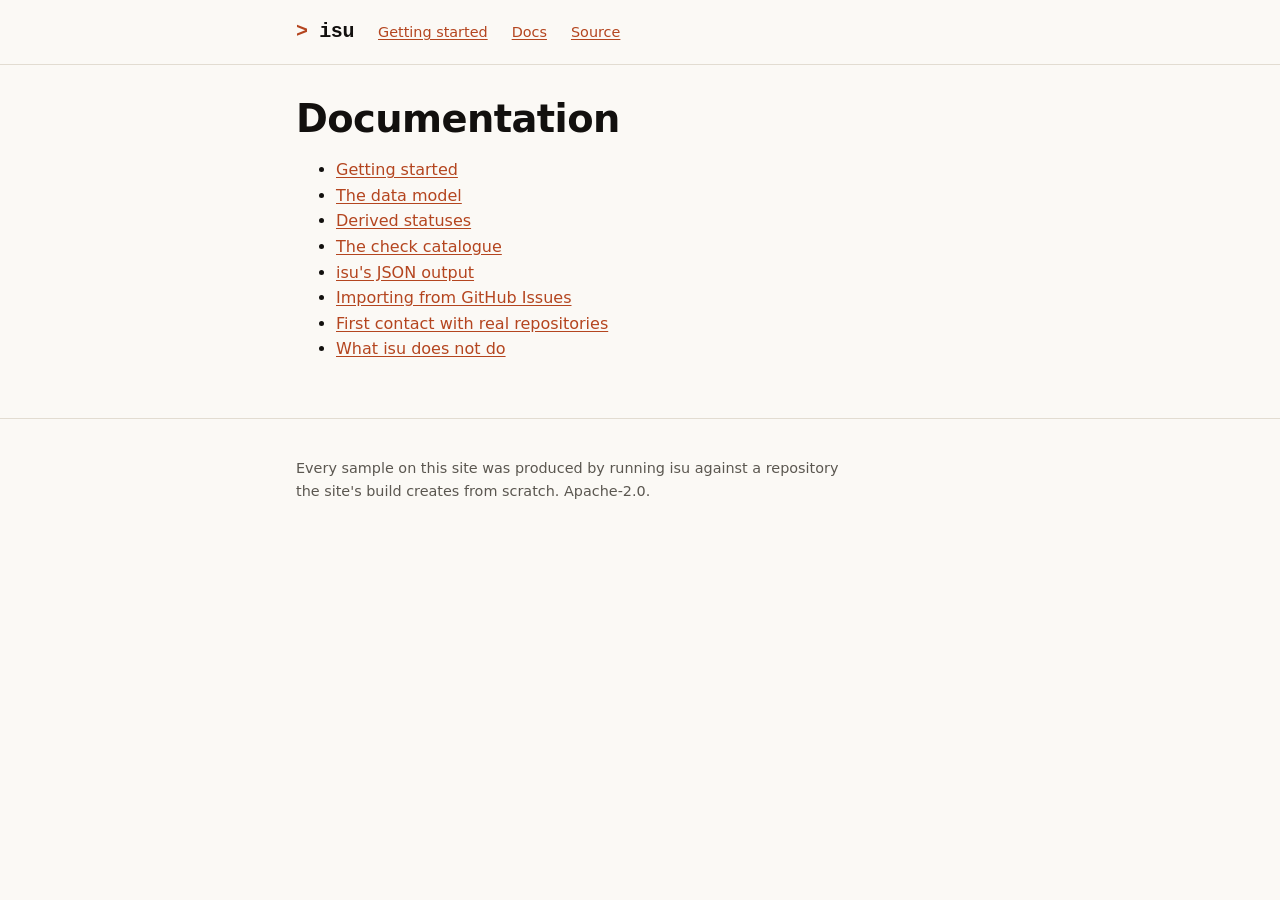
==== web/site/docs/index.html @ 63f7f648 "M8-S3: write the docs, the gates and the deploy Eight pages: getting started, the data model, every " ====
<!DOCTYPE html>
<html lang="en">
<head>
<meta charset="utf-8">
<meta name="viewport" content="width=device-width, initial-scale=1">
<title>Documentation — isu</title>
<meta name="description" content="Every page of isu&#39;s documentation, in reading order.">
<link rel="canonical" href="https://dgorshkov.github.io/isu/docs/index.html">
<link rel="icon" href="../favicon.svg" type="image/svg+xml">
<link rel="stylesheet" href="../site.css">
<meta property="og:type" content="website">
<meta property="og:title" content="Documentation — isu">
<meta property="og:description" content="Every page of isu&#39;s documentation, in reading order.">
<meta property="og:url" content="https://dgorshkov.github.io/isu/docs/index.html">
<meta property="og:image" content="https://dgorshkov.github.io/isu/og.png">
<meta name="twitter:card" content="summary_large_image">
<meta name="twitter:title" content="Documentation — isu">
<meta name="twitter:description" content="Every page of isu&#39;s documentation, in reading order.">
<meta name="twitter:image" content="https://dgorshkov.github.io/isu/og.png">
</head>
<body>
<a class="skip" href="#main">Skip to the content</a>
<header class="masthead">
<div class="wrap">
<a class="wordmark" href="../index.html">isu</a>
<nav aria-label="Sections">
<a href="../docs/getting-started.html">Getting started</a>
<a href="../docs/index.html">Docs</a>
<a href="https://github.com/dgorshkov/isu">Source</a>
</nav>
</div>
</header>
<main id="main" class="wrap">
<h1>Documentation</h1>
<ul>
<li><a href="getting-started.html">Getting started</a></li>
<li><a href="data-model.html">The data model</a></li>
<li><a href="statuses.html">Derived statuses</a></li>
<li><a href="checks.html">The check catalogue</a></li>
<li><a href="json.html">isu&#39;s JSON output</a></li>
<li><a href="importing.html">Importing from GitHub Issues</a></li>
<li><a href="field-notes.html">First contact with real repositories</a></li>
<li><a href="not-doing.html">What isu does not do</a></li>
</ul>


</main>
<footer class="foot">
<div class="wrap">
<p>Every sample on this site was produced by running isu against a repository the site&#39;s build creates from scratch. Apache-2.0.</p>
</div>
</footer>
</body>
</html>
---- web/site/site.css ----
/* isu.dev — the whole stylesheet.
 *
 * Every colour and every type size is declared once, in the two token blocks
 * below, and referenced through a custom property everywhere else. M8-S2 makes
 * that a test rather than a convention: a hex literal or a pixel font size
 * outside those blocks fails the build.
 *
 * There is no webfont. PLAN.md M8-S2 asks for fonts "self-hosted and subset,
 * no third-party font CDN"; the strongest form of that is not to ship a font at
 * all, so the prose is set in the reader's own UI face and the terminal in
 * their own monospace. Nothing is fetched, nothing is subset, nothing is a
 * third-party request, and the page renders at first paint with no swap.
 */

:root {
	color-scheme: light dark;

	/* Colours. Six, named for their job rather than their hue. Every pair the
	 * page actually puts together is asserted against WCAG AA in gates.go. */
	--paper: #fbf9f5;
	--ink: #12100e;
	--slate: #5b5750;
	--rule: #e2dcd1;
	--signal: #b4451f;
	--terminal: #1b1917;
	--terminal-ink: #fbf9f5;
	--glow: #f0ac7a;

	/* The type scale: 1rem, up and down by a factor of 1.25. */
	--text-xs: 0.8rem;
	--text-s: 0.9rem;
	--text-m: 1rem;
	--text-l: 1.25rem;
	--text-xl: 1.75rem;
	--text-2xl: 2.4rem;
	--text-3xl: 3.2rem;

	--measure: 34rem;
	--gap: 1.5rem;
	--radius: 0.35rem;

	--sans: ui-sans-serif, system-ui, -apple-system, "Segoe UI", Roboto, "Helvetica Neue",
		Arial, sans-serif;
	--mono: ui-monospace, SFMono-Regular, "SF Mono", Menlo, Consolas,
		"Liberation Mono", monospace;
}

@media (prefers-color-scheme: dark) {
	:root {
		--paper: #141312;
		--ink: #f2eee7;
		--slate: #a9a199;
		--rule: #332f2a;
		--signal: #f0894f;
		--terminal: #0c0b0a;
		--terminal-ink: #f2eee7;
		--glow: #f0ac7a;
	}
}

*,
*::before,
*::after {
	box-sizing: border-box;
}

html {
	-webkit-text-size-adjust: 100%;
}

body {
	margin: 0;
	background: var(--paper);
	color: var(--ink);
	font-family: var(--sans);
	font-size: var(--text-m);
	line-height: 1.6;
}

.wrap {
	max-width: 46rem;
	margin: 0 auto;
	padding: 0 var(--gap);
}

/* ---- the skip link, first in the document and visible when focused ---- */

.skip {
	position: absolute;
	left: -100vw;
	top: 0;
	background: var(--signal);
	color: var(--paper);
	padding: 0.5rem 1rem;
	z-index: 2;
}

.skip:focus {
	left: 0;
}

/* ---- masthead ---- */

.masthead {
	border-bottom: 1px solid var(--rule);
	padding: 1rem 0;
}

.masthead .wrap {
	display: flex;
	flex-wrap: wrap;
	align-items: baseline;
	gap: var(--gap);
}

.wordmark {
	font-family: var(--mono);
	font-size: var(--text-l);
	font-weight: 700;
	letter-spacing: -0.02em;
	color: var(--ink);
	text-decoration: none;
}

.wordmark::before {
	content: "> ";
	color: var(--signal);
}

.masthead nav {
	display: flex;
	flex-wrap: wrap;
	gap: var(--gap);
	font-size: var(--text-s);
}

/* ---- links ---- */

a {
	color: var(--signal);
	text-underline-offset: 0.15em;
}

a:focus-visible,
button:focus-visible {
	outline: 2px solid var(--signal);
	outline-offset: 2px;
}

/* ---- headings and prose ---- */

h1,
h2,
h3,
h4 {
	line-height: 1.15;
	letter-spacing: -0.015em;
	margin: 2rem 0 0.75rem;
}

h1 {
	font-size: var(--text-2xl);
}

h2 {
	font-size: var(--text-xl);
}

h3 {
	font-size: var(--text-l);
}

h4 {
	font-size: var(--text-m);
}

p,
li {
	max-width: var(--measure);
}

code {
	font-family: var(--mono);
	font-size: 0.92em;
	background: color-mix(in srgb, var(--rule) 55%, transparent);
	border-radius: 0.2rem;
	padding: 0.05em 0.3em;
}

hr {
	border: 0;
	border-top: 1px solid var(--rule);
	margin: 2.5rem 0;
}

blockquote {
	margin: 1.5rem 0;
	padding-left: 1rem;
	border-left: 3px solid var(--signal);
	color: var(--slate);
}

/* ---- the hero ---- */

.hero {
	padding: 3.5rem 0 1rem;
}

.hero h1 {
	font-size: var(--text-3xl);
	margin-top: 0;
}

.tagline {
	font-size: var(--text-l);
	color: var(--slate);
	max-width: var(--measure);
}

.install {
	font-family: var(--mono);
	font-size: var(--text-s);
	border: 1px solid var(--rule);
	border-radius: var(--radius);
	padding: 0.6rem 0.8rem;
	display: inline-block;
	overflow-x: auto;
	max-width: 100%;
}

/* ---- the proof card: the site's signature element ----
 *
 * Every claim the site makes sits directly above one of these, and everything
 * inside it came out of the binary in this repository. The header bar carries
 * the command; the body carries exactly the bytes isu wrote.
 */

.proof {
	margin: 1.25rem 0 2.5rem;
	border: 1px solid var(--rule);
	border-radius: var(--radius);
	overflow: hidden;
	background: var(--terminal);
}

.proof .command {
	font-family: var(--mono);
	font-size: var(--text-s);
	color: var(--glow);
	padding: 0.6rem 0.9rem;
	border-bottom: 1px solid color-mix(in srgb, var(--glow) 25%, transparent);
	margin: 0;
	max-width: none;
}

.proof .command::before {
	content: "$ ";
	opacity: 0.65;
}

.proof pre {
	margin: 0;
	padding: 0.9rem;
	overflow-x: auto;
	color: var(--terminal-ink);
	font-family: var(--mono);
	font-size: var(--text-s);
	line-height: 1.5;
	tab-size: 4;
}

.proof code {
	background: none;
	padding: 0;
	font-size: inherit;
}

/* ---- documents ---- */

.scroller {
	overflow-x: auto;
	max-width: 100%;
	margin: 1.25rem 0;
}

.scroller pre {
	margin: 0;
	padding: 0.9rem;
	background: var(--terminal);
	color: var(--terminal-ink);
	border-radius: var(--radius);
	font-family: var(--mono);
	font-size: var(--text-s);
	line-height: 1.5;
}

.scroller code {
	background: none;
	padding: 0;
	font-size: inherit;
}

table {
	border-collapse: collapse;
	font-size: var(--text-s);
}

th,
td {
	border-bottom: 1px solid var(--rule);
	padding: 0.4rem 0.8rem 0.4rem 0;
	text-align: left;
	vertical-align: top;
}

th {
	white-space: nowrap;
}

/* ---- contents list beside a document ---- */

.contents {
	border-left: 2px solid var(--rule);
	padding-left: 1rem;
	margin: 1.5rem 0 2.5rem;
	font-size: var(--text-s);
}

.contents ul {
	list-style: none;
	margin: 0.4rem 0 0;
	padding: 0;
}

.contents li {
	margin: 0.2rem 0;
}

.contents strong {
	color: var(--slate);
	font-weight: 600;
	text-transform: uppercase;
	letter-spacing: 0.08em;
	font-size: var(--text-xs);
}

/* ---- section headings on the landing page ---- */

.claim {
	font-size: var(--text-l);
	max-width: var(--measure);
}

.section {
	border-top: 1px solid var(--rule);
	padding-top: 2rem;
	margin-top: 2.5rem;
}

/* ---- foot ---- */

.foot {
	border-top: 1px solid var(--rule);
	margin-top: 3.5rem;
	padding: 1.5rem 0 3rem;
	color: var(--slate);
	font-size: var(--text-s);
}

.foot a {
	color: var(--slate);
}

/* ---- motion ----
 *
 * The page animates one thing: the caret on the hero's proof card. Anybody who
 * has asked their system for less motion gets none.
 */

.caret {
	animation: blink 1.2s steps(1) infinite;
}

@keyframes blink {
	50% {
		opacity: 0;
	}
}

@media (prefers-reduced-motion: reduce) {
	*,
	*::before,
	*::after {
		animation-duration: 0.001ms !important;
		animation-iteration-count: 1 !important;
		transition-duration: 0.001ms !important;
		scroll-behavior: auto !important;
	}

	.caret {
		animation: none;
		opacity: 1;
	}
}
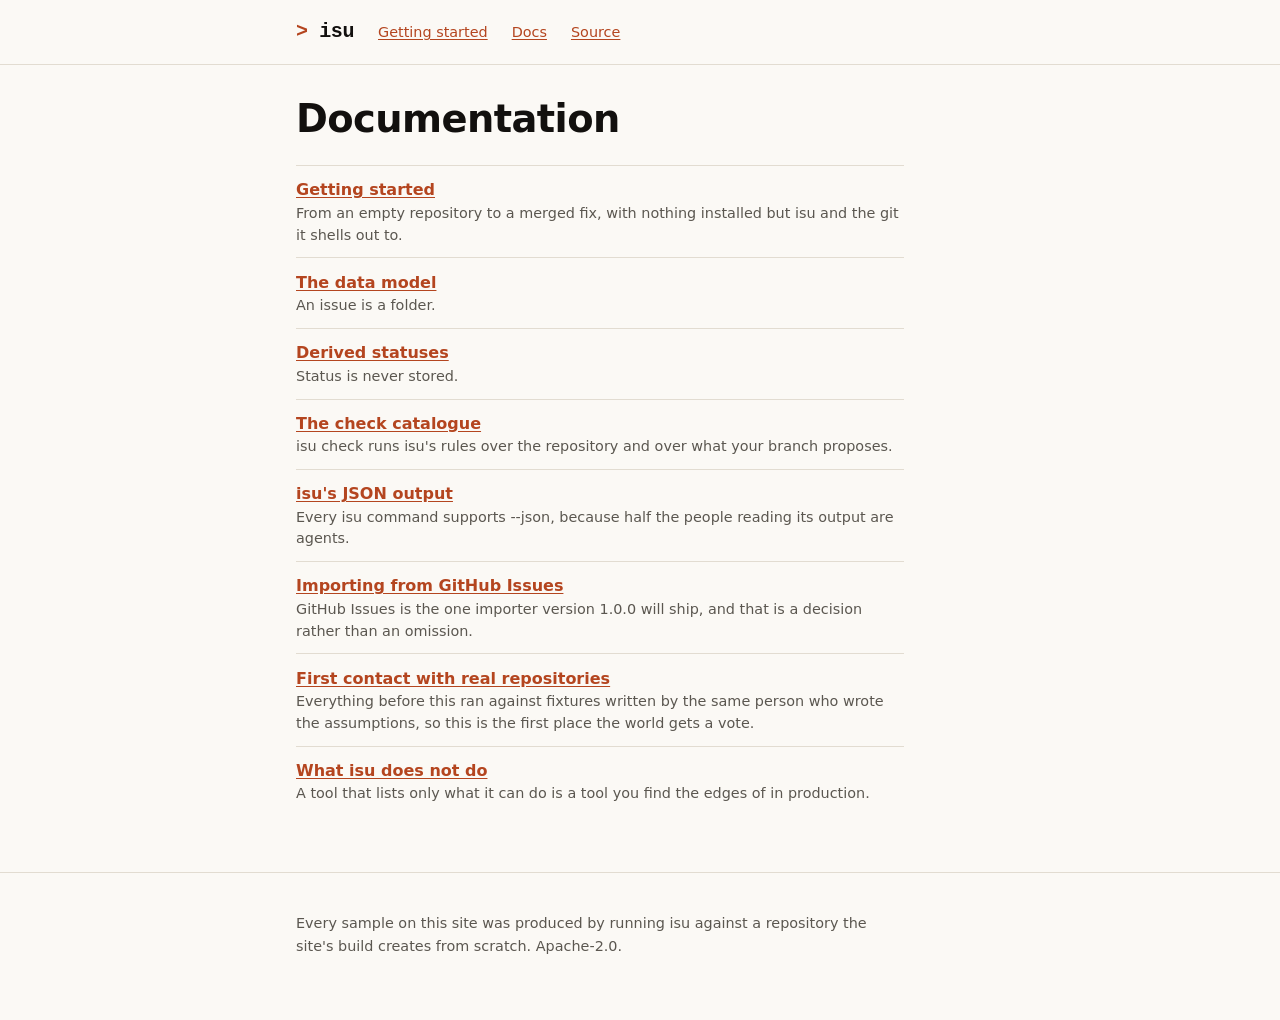
==== commit 612bf4e2: "M8-S2: fix what a hostile read of the page found A design critique was run against the deployed prev" ====
--- a/web/site/docs/index.html
+++ b/web/site/docs/index.html
@@ -4,19 +4,19 @@
 <meta charset="utf-8">
 <meta name="viewport" content="width=device-width, initial-scale=1">
 <title>Documentation — isu</title>
-<meta name="description" content="Every page of isu&#39;s documentation, in reading order.">
-<link rel="canonical" href="https://dgorshkov.github.io/isu/docs/index.html">
+<meta name="description" content="Every page of isu&#39;s documentation, in reading order, and what each one is for.">
+<link rel="canonical" href="https://isu-website.netlify.app/docs/index.html">
 <link rel="icon" href="../favicon.svg" type="image/svg+xml">
 <link rel="stylesheet" href="../site.css">
 <meta property="og:type" content="website">
 <meta property="og:title" content="Documentation — isu">
-<meta property="og:description" content="Every page of isu&#39;s documentation, in reading order.">
-<meta property="og:url" content="https://dgorshkov.github.io/isu/docs/index.html">
-<meta property="og:image" content="https://dgorshkov.github.io/isu/og.png">
+<meta property="og:description" content="Every page of isu&#39;s documentation, in reading order, and what each one is for.">
+<meta property="og:url" content="https://isu-website.netlify.app/docs/index.html">
+<meta property="og:image" content="https://isu-website.netlify.app/og.png">
 <meta name="twitter:card" content="summary_large_image">
 <meta name="twitter:title" content="Documentation — isu">
-<meta name="twitter:description" content="Every page of isu&#39;s documentation, in reading order.">
-<meta name="twitter:image" content="https://dgorshkov.github.io/isu/og.png">
+<meta name="twitter:description" content="Every page of isu&#39;s documentation, in reading order, and what each one is for.">
+<meta name="twitter:image" content="https://isu-website.netlify.app/og.png">
 </head>
 <body>
 <a class="skip" href="#main">Skip to the content</a>
@@ -32,17 +32,16 @@
 </header>
 <main id="main" class="wrap">
 <h1>Documentation</h1>
-<ul>
-<li><a href="getting-started.html">Getting started</a></li>
-<li><a href="data-model.html">The data model</a></li>
-<li><a href="statuses.html">Derived statuses</a></li>
-<li><a href="checks.html">The check catalogue</a></li>
-<li><a href="json.html">isu&#39;s JSON output</a></li>
-<li><a href="importing.html">Importing from GitHub Issues</a></li>
-<li><a href="field-notes.html">First contact with real repositories</a></li>
-<li><a href="not-doing.html">What isu does not do</a></li>
+<ul class="pages">
+<li><a href="getting-started.html">Getting started</a><span class="note">From an empty repository to a merged fix, with nothing installed but isu and the git it shells out to.</span></li>
+<li><a href="data-model.html">The data model</a><span class="note">An issue is a folder.</span></li>
+<li><a href="statuses.html">Derived statuses</a><span class="note">Status is never stored.</span></li>
+<li><a href="checks.html">The check catalogue</a><span class="note">isu check runs isu&#39;s rules over the repository and over what your branch proposes.</span></li>
+<li><a href="json.html">isu&#39;s JSON output</a><span class="note">Every isu command supports --json, because half the people reading its output are agents.</span></li>
+<li><a href="importing.html">Importing from GitHub Issues</a><span class="note">GitHub Issues is the one importer version 1.0.0 will ship, and that is a decision rather than an omission.</span></li>
+<li><a href="field-notes.html">First contact with real repositories</a><span class="note">Everything before this ran against fixtures written by the same person who wrote the assumptions, so this is the first place the world gets a vote.</span></li>
+<li><a href="not-doing.html">What isu does not do</a><span class="note">A tool that lists only what it can do is a tool you find the edges of in production.</span></li>
 </ul>
-
 
 </main>
 <footer class="foot">
--- a/web/site/site.css
+++ b/web/site/site.css
@@ -26,16 +26,26 @@
 	--terminal-ink: #fbf9f5;
 	--glow: #f0ac7a;
 
-	/* The type scale: 1rem, up and down by a factor of 1.25. */
+	/* The type scale, hand-tuned rather than geometric — and said plainly here
+	 * because the comment used to claim "up and down by a factor of 1.25" and
+	 * only one of its six steps was. The real ratios are 1.125, 1.111, 1.25,
+	 * 1.4, 1.371 and 1.333: tight at reading sizes where a reader needs two
+	 * sizes to look deliberately different, loose at display sizes where they
+	 * need to look unrelated. A file that fails the build over a stray hex
+	 * literal should not carry a comment its own numbers contradict. */
 	--text-xs: 0.8rem;
 	--text-s: 0.9rem;
 	--text-m: 1rem;
 	--text-l: 1.25rem;
 	--text-xl: 1.75rem;
 	--text-2xl: 2.4rem;
-	--text-3xl: 3.2rem;
-
-	--measure: 34rem;
+
+	/* The one fluid size on the site. Fixed at 3.2rem this broke to five lines
+	 * on a phone and pushed the first terminal card — the only thing on the
+	 * page that proves anything — below the fold on every mobile device. */
+	--text-3xl: clamp(2.1rem, 1.4rem + 3.2vw, 3.2rem);
+
+	--measure: 38rem;
 	--gap: 1.5rem;
 	--radius: 0.35rem;
 
@@ -203,7 +213,7 @@
 /* ---- the hero ---- */
 
 .hero {
-	padding: 3.5rem 0 1rem;
+	padding: 2rem 0 1rem;
 }
 
 .hero h1 {
@@ -219,7 +229,7 @@
 
 .install {
 	font-family: var(--mono);
-	font-size: var(--text-s);
+	font-size: var(--text-m);
 	border: 1px solid var(--rule);
 	border-radius: var(--radius);
 	padding: 0.6rem 0.8rem;
@@ -286,8 +296,6 @@
 .scroller pre {
 	margin: 0;
 	padding: 0.9rem;
-	background: var(--terminal);
-	color: var(--terminal-ink);
 	border-radius: var(--radius);
 	font-family: var(--mono);
 	font-size: var(--text-s);
@@ -298,6 +306,21 @@
 	background: none;
 	padding: 0;
 	font-size: inherit;
+}
+
+/* A block that ran. The dark ground is this site's word for "these are the
+ * bytes the binary wrote", and it is spent nowhere else. */
+.scroller.ran pre {
+	background: var(--terminal);
+	color: var(--terminal-ink);
+}
+
+/* A block that did not. Illustrative, placeholders in it, never executed —
+ * so it gets a ground it cannot be mistaken for the other one on. */
+.scroller.sketch pre {
+	background: none;
+	color: var(--ink);
+	border: 1px solid var(--rule);
 }
 
 table {
@@ -344,17 +367,65 @@
 	font-size: var(--text-xs);
 }
 
+/* ---- the documentation index ----
+ *
+ * A link and the line its page opens with. Eight bare titles told a reader who
+ * arrived here from search nothing about which two of them they wanted.
+ */
+
+.pages {
+	list-style: none;
+	margin: 1.5rem 0;
+	padding: 0;
+	max-width: var(--measure);
+}
+
+.pages li {
+	border-top: 1px solid var(--rule);
+	padding: 0.7rem 0;
+	max-width: none;
+}
+
+.pages a {
+	font-weight: 600;
+}
+
+.pages .note {
+	display: block;
+	color: var(--slate);
+	font-size: var(--text-s);
+	line-height: 1.5;
+}
+
 /* ---- section headings on the landing page ---- */
 
+/* The one sentence in a section that is worth reading if nothing else is.
+ *
+ * It was one step up the scale from body copy and identical in every other
+ * respect, which meant the sentence built to be skimmed did not look like one.
+ * Three things separate it now — size, weight, and a rule in the accent — and
+ * the rule is also the only steady job --signal does on this page. */
 .claim {
 	font-size: var(--text-l);
+	font-weight: 600;
+	line-height: 1.4;
+	letter-spacing: -0.01em;
+	border-left: 2px solid var(--signal);
+	padding-left: 0.9rem;
 	max-width: var(--measure);
 }
 
 .section {
 	border-top: 1px solid var(--rule);
-	padding-top: 2rem;
+	padding-top: 2.25rem;
 	margin-top: 2.5rem;
+}
+
+/* Padding blocks margin collapse, so a section's opening heading added its own
+ * 2rem to the section's — 6.5rem of gap that was arithmetic rather than a
+ * decision. The gap is the section's to choose. */
+.section > h2:first-child {
+	margin-top: 0;
 }
 
 /* ---- foot ---- */
@@ -369,6 +440,29 @@
 
 .foot a {
 	color: var(--slate);
+}
+
+/* ---- narrow screens ----
+ *
+ * The one width breakpoint on the site, and it exists for one reason: the
+ * first terminal card is the only thing on this page that proves anything, and
+ * a hero set at desktop proportions pushed it most of a screen further down on
+ * a phone than it needed to be. Type, not layout — there is nothing here to
+ * reflow.
+ */
+
+@media (max-width: 30rem) {
+	.hero {
+		padding: 1.25rem 0 0.75rem;
+	}
+
+	.tagline {
+		font-size: var(--text-m);
+	}
+
+	.claim {
+		font-size: var(--text-m);
+	}
 }
 
 /* ---- motion ----
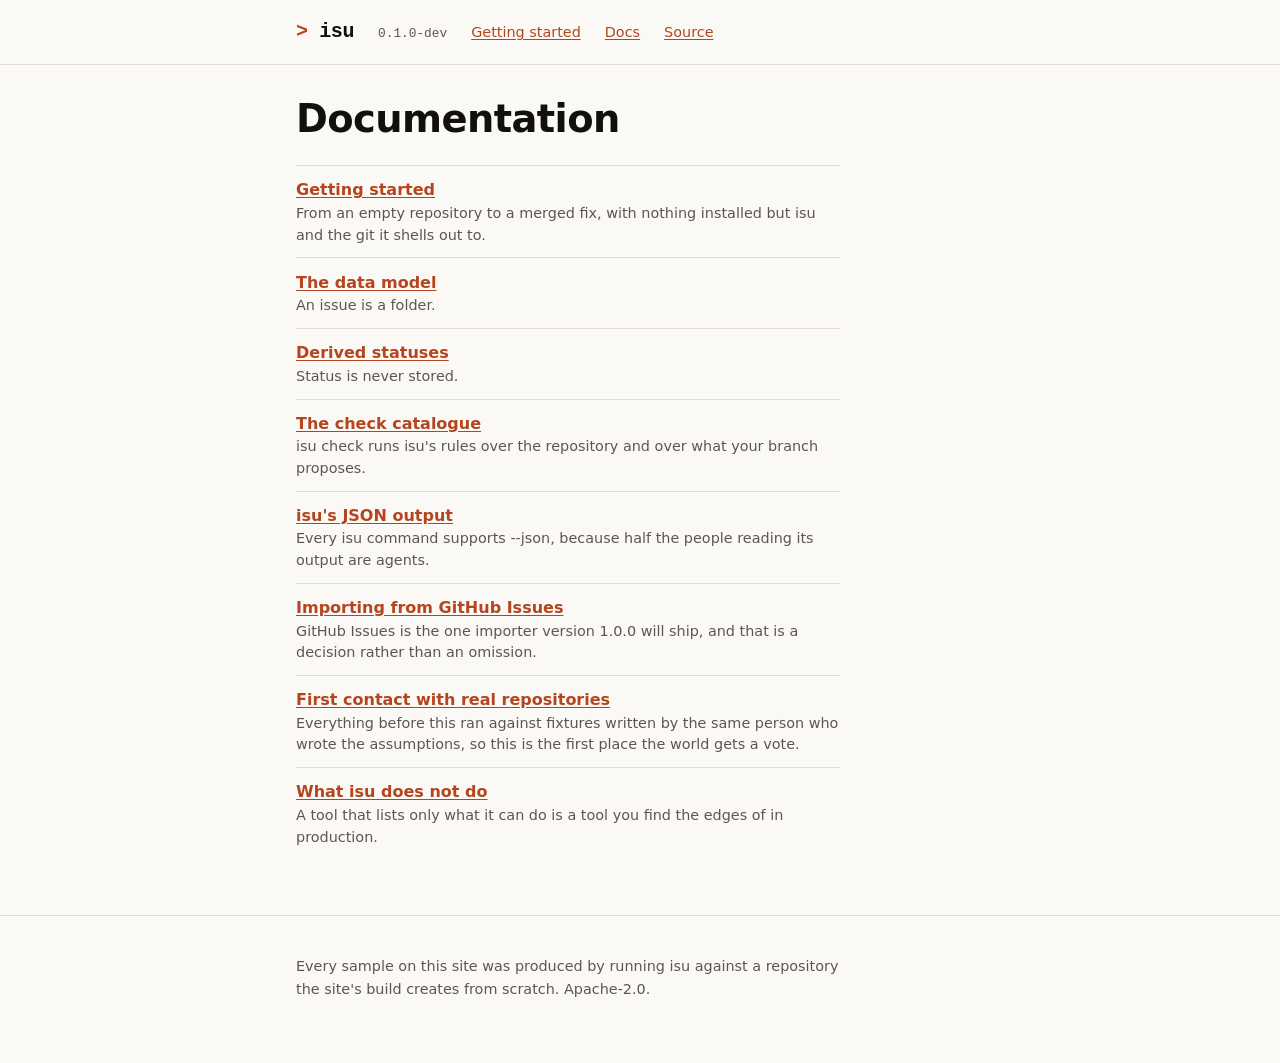
==== commit 3c26e773: "M8-S2: make every scrolling region reachable, and open with output A second hostile read of the depl" ====
--- a/web/site/docs/index.html
+++ b/web/site/docs/index.html
@@ -23,6 +23,7 @@
 <header class="masthead">
 <div class="wrap">
 <a class="wordmark" href="../index.html">isu</a>
+<span class="version">0.1.0-dev</span>
 <nav aria-label="Sections">
 <a href="../docs/getting-started.html">Getting started</a>
 <a href="../docs/index.html">Docs</a>
--- a/web/site/site.css
+++ b/web/site/site.css
@@ -36,7 +36,7 @@
 	--text-xs: 0.8rem;
 	--text-s: 0.9rem;
 	--text-m: 1rem;
-	--text-l: 1.25rem;
+	--text-l: clamp(1.1rem, 1rem + 0.5vw, 1.25rem);
 	--text-xl: 1.75rem;
 	--text-2xl: 2.4rem;
 
@@ -45,7 +45,7 @@
 	 * page that proves anything — below the fold on every mobile device. */
 	--text-3xl: clamp(2.1rem, 1.4rem + 3.2vw, 3.2rem);
 
-	--measure: 38rem;
+	--measure: 34rem;
 	--gap: 1.5rem;
 	--radius: 0.35rem;
 
@@ -110,6 +110,15 @@
 }
 
 /* ---- masthead ---- */
+
+/* The version of the binary that produced every sample below. A page for a
+ * pre-1.0 tool that declines to say which pre-1.0 it is asks to be trusted
+ * about the one thing it could simply state. */
+.version {
+	font-family: var(--mono);
+	font-size: var(--text-xs);
+	color: var(--slate);
+}
 
 .masthead {
 	border-bottom: 1px solid var(--rule);
@@ -460,9 +469,6 @@
 		font-size: var(--text-m);
 	}
 
-	.claim {
-		font-size: var(--text-m);
-	}
 }
 
 /* ---- motion ----
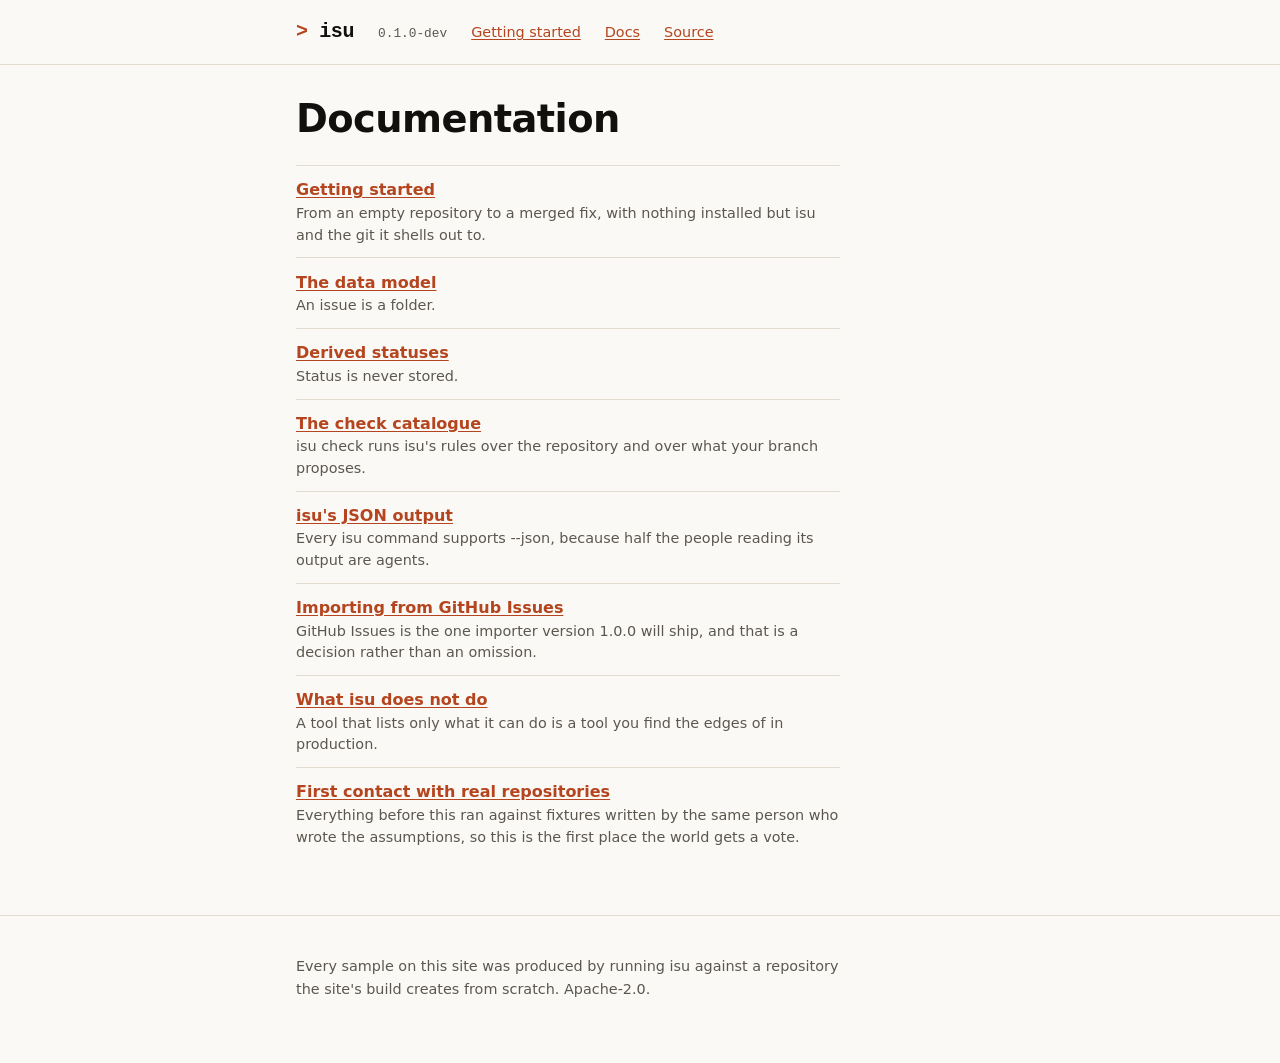
==== commit 10194f85: "M8-S2: put an argument on the share card, and a CTA you can paste A third hostile read of the deploy" ====
--- a/web/site/docs/index.html
+++ b/web/site/docs/index.html
@@ -40,8 +40,8 @@
 <li><a href="checks.html">The check catalogue</a><span class="note">isu check runs isu&#39;s rules over the repository and over what your branch proposes.</span></li>
 <li><a href="json.html">isu&#39;s JSON output</a><span class="note">Every isu command supports --json, because half the people reading its output are agents.</span></li>
 <li><a href="importing.html">Importing from GitHub Issues</a><span class="note">GitHub Issues is the one importer version 1.0.0 will ship, and that is a decision rather than an omission.</span></li>
+<li><a href="not-doing.html">What isu does not do</a><span class="note">A tool that lists only what it can do is a tool you find the edges of in production.</span></li>
 <li><a href="field-notes.html">First contact with real repositories</a><span class="note">Everything before this ran against fixtures written by the same person who wrote the assumptions, so this is the first place the world gets a vote.</span></li>
-<li><a href="not-doing.html">What isu does not do</a><span class="note">A tool that lists only what it can do is a tool you find the edges of in production.</span></li>
 </ul>
 
 </main>
--- a/web/site/site.css
+++ b/web/site/site.css
@@ -236,15 +236,48 @@
 	max-width: var(--measure);
 }
 
+/* The one call to action on the page, and it was the faintest thing in the hero.
+ *
+ * The prompt and the caret are pseudo-elements rather than spans, so selecting
+ * this line selects the command and nothing else. They used to be
+ * `<span aria-hidden="true">`, which hides a string from a screen reader and not
+ * from a clipboard: triple-clicking the page's only CTA and pasting it gave
+ * `$ go install …@latest_`, which does not run. The proof card two rules down
+ * had always done its prompt correctly, as ::before.
+ *
+ * The box is in the accent now. It was 1px of --rule, which is 1.3:1 against
+ * paper — so in practice there was no box, and the only thing giving the CTA any
+ * weight at all was a blinking caret that a reader who asked for less motion
+ * correctly never sees. */
 .install {
 	font-family: var(--mono);
 	font-size: var(--text-m);
-	border: 1px solid var(--rule);
+	border: 1px solid var(--signal);
+	background: color-mix(in srgb, var(--signal) 8%, transparent);
 	border-radius: var(--radius);
-	padding: 0.6rem 0.8rem;
+	padding: 0.7rem 0.9rem;
 	display: inline-block;
 	overflow-x: auto;
 	max-width: 100%;
+}
+
+.install::before {
+	content: "$ ";
+	color: var(--signal);
+}
+
+.install::after {
+	content: "_";
+	animation: blink 1.2s steps(1) infinite;
+}
+
+/* What you need before the command above will work. A page that ships a single
+ * `go install` line and never names a toolchain has no path for the reader who
+ * does not already have one. */
+.requires {
+	font-size: var(--text-s);
+	color: var(--slate);
+	margin-top: 0.6rem;
 }
 
 /* ---- the proof card: the site's signature element ----
@@ -322,6 +355,16 @@
 .scroller.ran pre {
 	background: var(--terminal);
 	color: var(--terminal-ink);
+}
+
+/* A command the build ran and whose output the document cannot quote, because
+ * the output is a fresh id every time. Without this the card is a prompt on a
+ * dark ground with nothing under it, which on a site where dark means "the
+ * binary wrote these bytes" reads as "it printed nothing". */
+.unquoted {
+	margin-top: -0.75rem;
+	color: var(--slate);
+	font-size: var(--text-s);
 }
 
 /* A block that did not. Illustrative, placeholders in it, never executed —
@@ -473,13 +516,9 @@
 
 /* ---- motion ----
  *
- * The page animates one thing: the caret on the hero's proof card. Anybody who
+ * The page animates one thing: the caret after the install line. Anybody who
  * has asked their system for less motion gets none.
  */
-
-.caret {
-	animation: blink 1.2s steps(1) infinite;
-}
 
 @keyframes blink {
 	50% {
@@ -497,7 +536,7 @@
 		scroll-behavior: auto !important;
 	}
 
-	.caret {
+	.install::after {
 		animation: none;
 		opacity: 1;
 	}
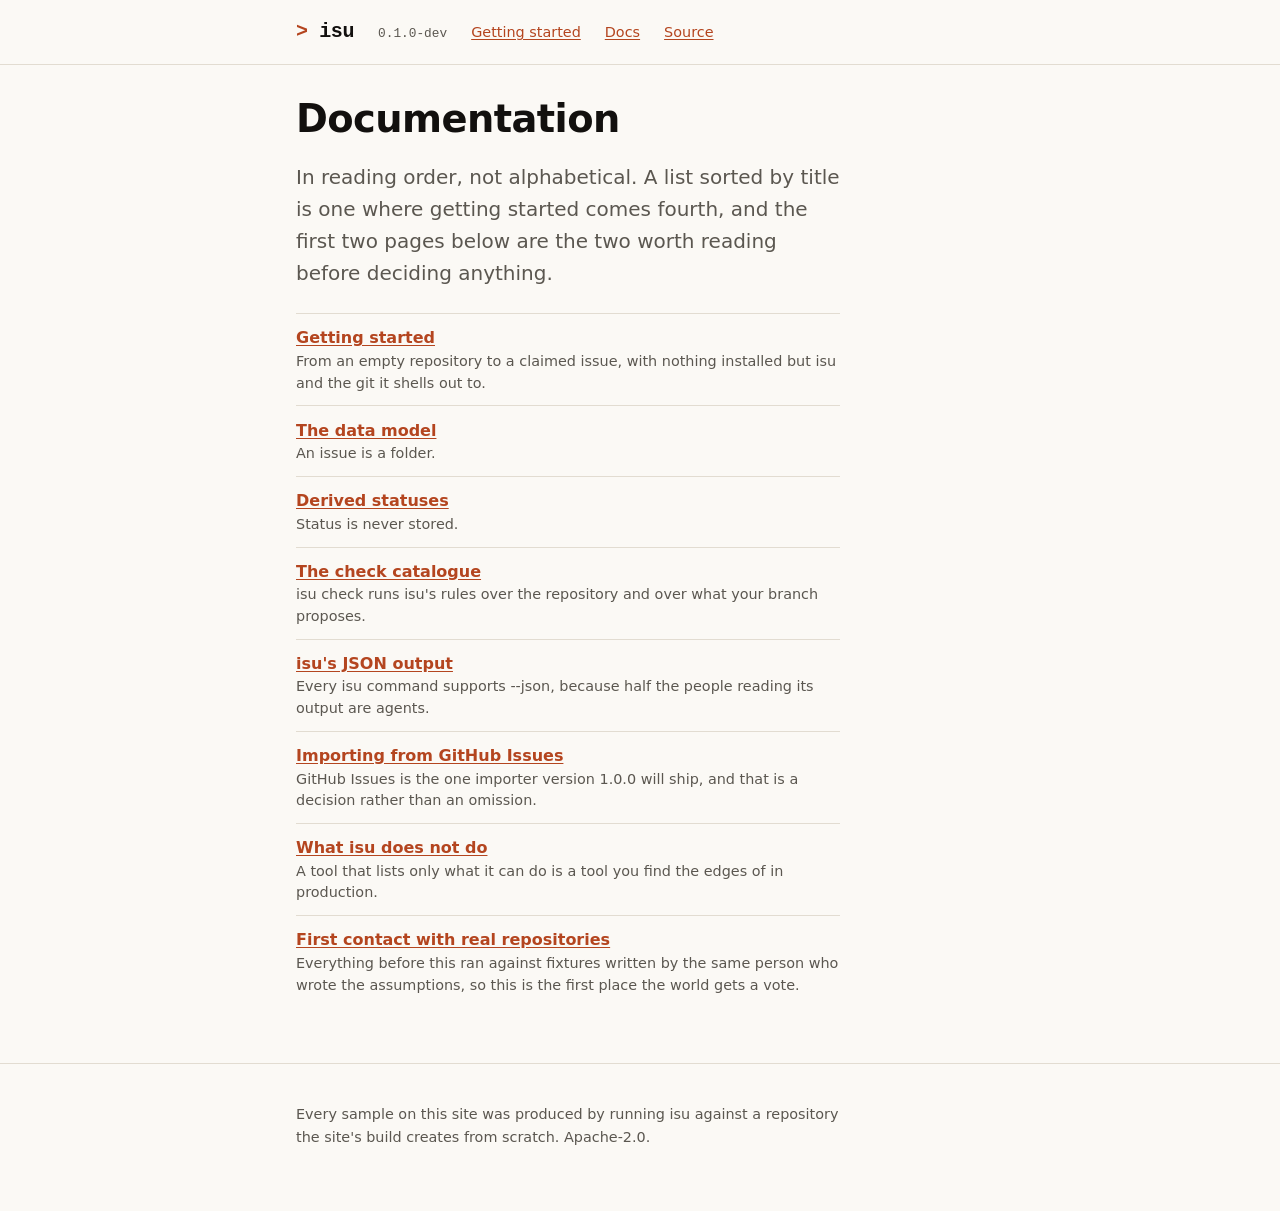
==== commit 32cbc652: "M8-S2: link the page the front page contradicts, and show the loop closing A fourth hostile read of " ====
--- a/web/site/docs/index.html
+++ b/web/site/docs/index.html
@@ -26,15 +26,16 @@
 <span class="version">0.1.0-dev</span>
 <nav aria-label="Sections">
 <a href="../docs/getting-started.html">Getting started</a>
-<a href="../docs/index.html">Docs</a>
+<a href="../docs/index.html" aria-current="page">Docs</a>
 <a href="https://github.com/dgorshkov/isu">Source</a>
 </nav>
 </div>
 </header>
 <main id="main" class="wrap">
 <h1>Documentation</h1>
+<p class="tagline">In reading order, not alphabetical. A list sorted by title is one where getting started comes fourth, and the first two pages below are the two worth reading before deciding anything.</p>
 <ul class="pages">
-<li><a href="getting-started.html">Getting started</a><span class="note">From an empty repository to a merged fix, with nothing installed but isu and the git it shells out to.</span></li>
+<li><a href="getting-started.html">Getting started</a><span class="note">From an empty repository to a claimed issue, with nothing installed but isu and the git it shells out to.</span></li>
 <li><a href="data-model.html">The data model</a><span class="note">An issue is a folder.</span></li>
 <li><a href="statuses.html">Derived statuses</a><span class="note">Status is never stored.</span></li>
 <li><a href="checks.html">The check catalogue</a><span class="note">isu check runs isu&#39;s rules over the repository and over what your branch proposes.</span></li>
--- a/web/site/site.css
+++ b/web/site/site.css
@@ -164,6 +164,26 @@
 button:focus-visible {
 	outline: 2px solid var(--signal);
 	outline-offset: 2px;
+}
+
+/* The other half of WCAG 2.1.1's neighbour, 2.4.7 Focus Visible.
+ *
+ * M8-S2 made every scrolling box reachable with a tabindex and stopped there.
+ * The five cards on the landing page were then reachable and said nothing when
+ * they had focus: no rule here covered them, so they fell back to the browser's
+ * own outline, which is painted outside the border box — and `.proof` is
+ * `overflow: hidden`, which clipped it on three sides. Reachable and invisible.
+ *
+ * Inset, so nothing can clip it, and --glow on --terminal is 9.09:1. */
+.scroller:focus-visible,
+.install:focus-visible,
+.proof pre:focus-visible {
+	outline: 2px solid var(--signal);
+	outline-offset: -3px;
+}
+
+.proof pre:focus-visible {
+	outline-color: var(--glow);
 }
 
 /* ---- headings and prose ---- */
@@ -259,15 +279,23 @@
 	display: inline-block;
 	overflow-x: auto;
 	max-width: 100%;
+
+	/* One tap or click selects the whole command and nothing else. There is no
+	 * copy button because there is no JavaScript, and selecting text by hand
+	 * inside a horizontally scrolling box on a touchscreen is among the least
+	 * reliable things a phone does. */
+	user-select: all;
 }
 
 .install::before {
 	content: "$ ";
 	color: var(--signal);
+	user-select: none;
 }
 
 .install::after {
 	content: "_";
+	user-select: none;
 	animation: blink 1.2s steps(1) infinite;
 }
 
@@ -288,6 +316,10 @@
  */
 
 .proof {
+	/* The card is dark in both schemes, so its scrollbar should be too. Without
+	 * this it inherits :root's `light dark` and a light scrollbar sits under a
+	 * black terminal. */
+	color-scheme: dark;
 	margin: 1.25rem 0 2.5rem;
 	border: 1px solid var(--rule);
 	border-radius: var(--radius);
@@ -367,12 +399,21 @@
 	font-size: var(--text-s);
 }
 
-/* A block that did not. Illustrative, placeholders in it, never executed —
- * so it gets a ground it cannot be mistaken for the other one on. */
+/* A block that did not. Illustrative, placeholders in it, never executed — so
+ * it gets a ground it cannot be mistaken for the other one on.
+ *
+ * It got a 1px --rule border, and --rule on --paper is 1.30:1: the positive
+ * signal that was supposed to replace the borrowed dark ground was not
+ * perceivable, so a sketch was a <pre> on paper and nothing else. --slate is
+ * 6.83:1 and carries the same weight as the claim rule on the landing page,
+ * which is the site's existing word for "this line is doing a job". */
 .scroller.sketch pre {
 	background: none;
 	color: var(--ink);
-	border: 1px solid var(--rule);
+	border: 0;
+	border-left: 3px solid var(--slate);
+	border-radius: 0;
+	padding-left: 1rem;
 }
 
 table {
@@ -512,6 +553,22 @@
 		font-size: var(--text-m);
 	}
 
+	/* The install command is 53 cells wide. On a 390px phone `.install` has
+	 * 313px of inner width, so about 40% of the one command this page asks
+	 * anybody to run was off the right-hand edge, in a box that had to be
+	 * scrolled sideways by hand to read and by touch-drag to select. Wrapping
+	 * it costs a second line and shows the whole thing.
+	 *
+	 * gateWidth could not see this: it holds <pre> and <table> to a scrolling
+	 * box, and the install line is a <p>. "No page-level horizontal scroll" and
+	 * "readable on a phone" are not the same property, and this is where they
+	 * came apart. */
+	.install {
+		display: block;
+		overflow-x: visible;
+		white-space: pre-wrap;
+		overflow-wrap: anywhere;
+	}
 }
 
 /* ---- motion ----
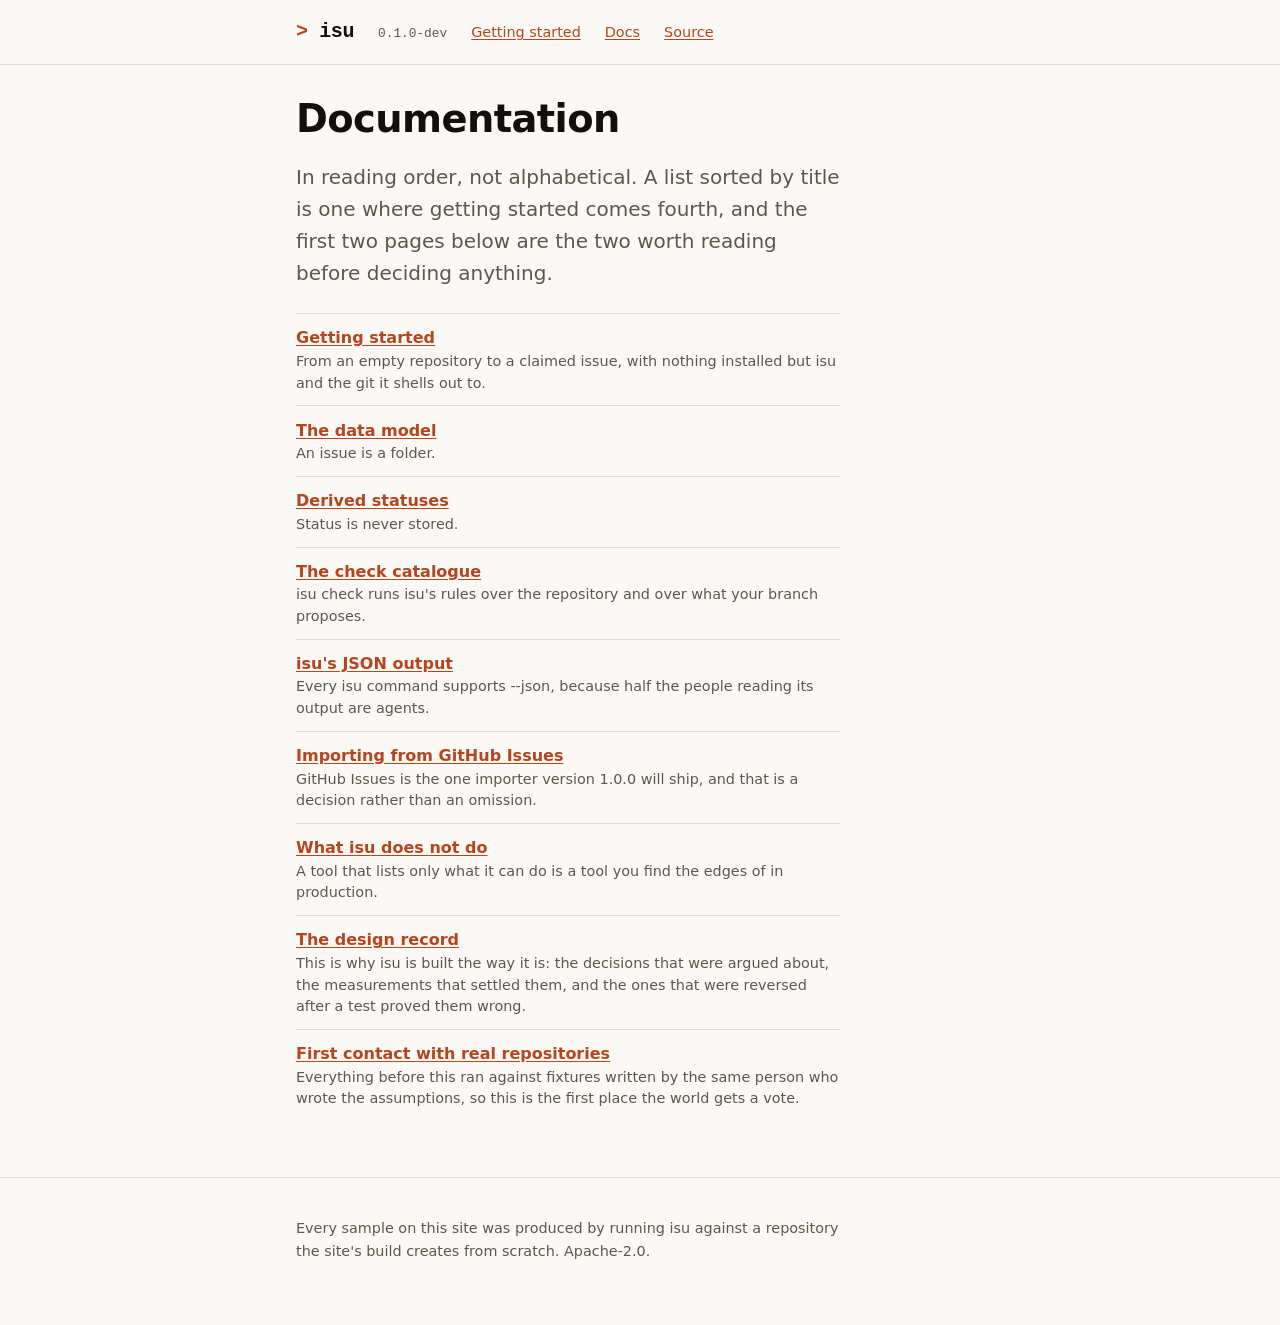
==== commit d6ff036f: "Move the build plan into issues/ and delete PLAN.md PLAN.md carried three different things in one fi" ====
--- a/web/site/docs/index.html
+++ b/web/site/docs/index.html
@@ -42,6 +42,7 @@
 <li><a href="json.html">isu&#39;s JSON output</a><span class="note">Every isu command supports --json, because half the people reading its output are agents.</span></li>
 <li><a href="importing.html">Importing from GitHub Issues</a><span class="note">GitHub Issues is the one importer version 1.0.0 will ship, and that is a decision rather than an omission.</span></li>
 <li><a href="not-doing.html">What isu does not do</a><span class="note">A tool that lists only what it can do is a tool you find the edges of in production.</span></li>
+<li><a href="design.html">The design record</a><span class="note">This is why isu is built the way it is: the decisions that were argued about, the measurements that settled them, and the ones that were reversed after a test proved them wrong.</span></li>
 <li><a href="field-notes.html">First contact with real repositories</a><span class="note">Everything before this ran against fixtures written by the same person who wrote the assumptions, so this is the first place the world gets a vote.</span></li>
 </ul>
 
--- a/web/site/site.css
+++ b/web/site/site.css
@@ -5,7 +5,7 @@
  * that a test rather than a convention: a hex literal or a pixel font size
  * outside those blocks fails the build.
  *
- * There is no webfont. PLAN.md M8-S2 asks for fonts "self-hosted and subset,
+ * There is no webfont. M8-S2 asks for fonts "self-hosted and subset,
  * no third-party font CDN"; the strongest form of that is not to ship a font at
  * all, so the prose is set in the reader's own UI face and the terminal in
  * their own monospace. Nothing is fetched, nothing is subset, nothing is a
